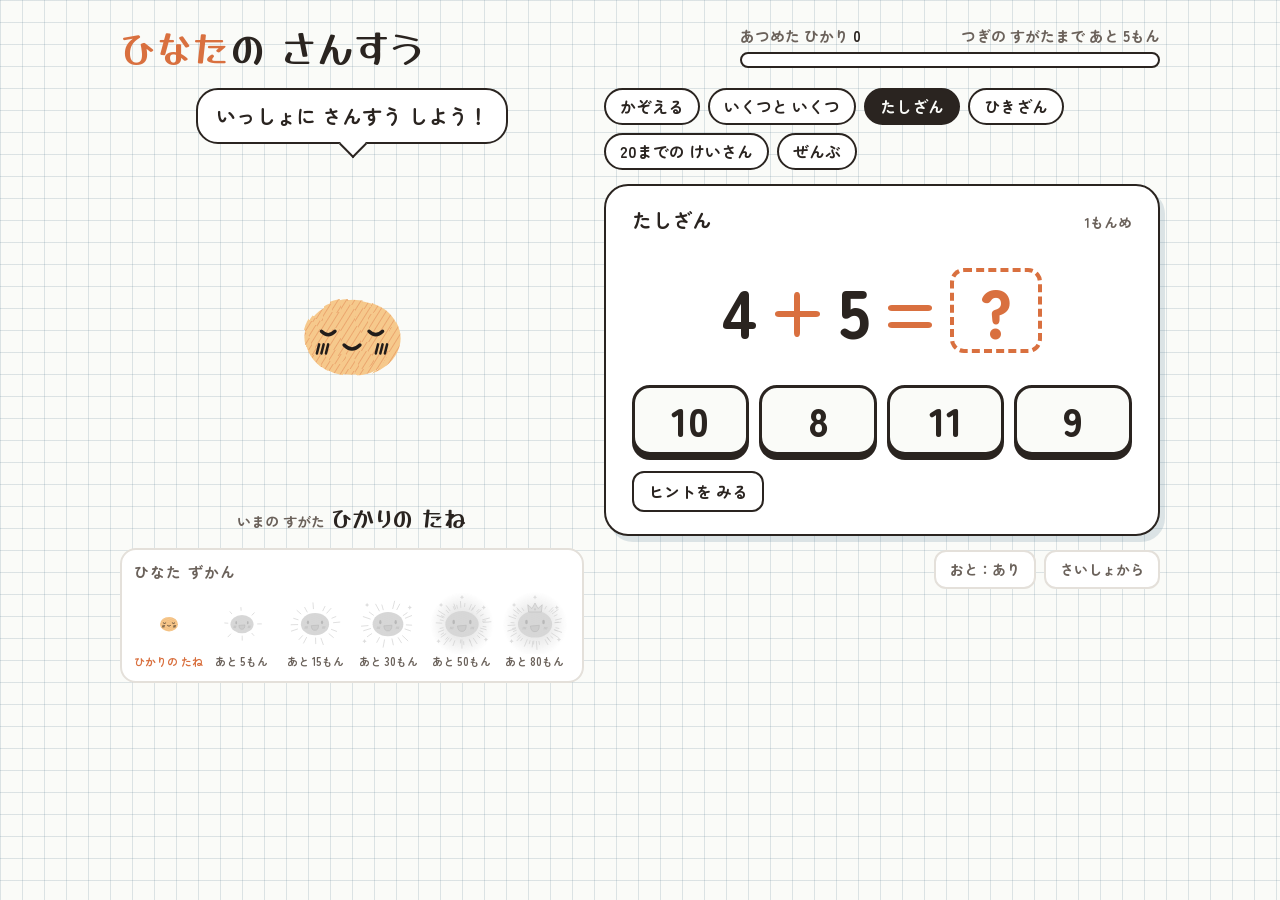
==== sansu/index.html @ 1cf61084 "小学1年生の算数アプリ「ひなたの さんすう」を追加 手描きのおひさまキャラ「ひなた」が、正解するたびにひかりを集めて 6段階（ひかりの たね → おひさまキング）に成長する。 かぞえる・いくつといくつ" ====
<!doctype html>
<html lang="ja">
<head>
<meta charset="utf-8">
<meta name="viewport" content="width=device-width, initial-scale=1, viewport-fit=cover">
<title>ひなたの さんすう</title>
<meta name="claude:viewport-fit-sides" content="cover">
<link rel="preconnect" href="https://fonts.googleapis.com">
<link rel="preconnect" href="https://fonts.gstatic.com" crossorigin>
<link rel="stylesheet" href="https://fonts.googleapis.com/css2?family=Yusei+Magic&family=Zen+Maru+Gothic:wght@500;700;900&display=swap">
<style>
/* Layout: 方眼ノートの上に、左に「ひなた」、右に もんだいカード。スマホでは たてに ならべる */
:root {
  --paper: #FAFBF8;
  --grid: rgba(96, 128, 150, .20);
  --ink: #2A2420;
  --muted: #6B625B;
  --card: #FFFFFF;
  --line: #E4E0DA;
  --sun: #EE9A5E;
  --sun-deep: #D9703F;
  --ray: #D8634A;
  --sky: #5E9BD3;
  --ok: #2F8F55;
  --ok-bg: #E3F4E8;
  --ng: #C9483B;
  --ng-bg: #FBE7E3;
  --face: #211C1A;
  --gold: #F2C14B;
  --font-hand: "Yusei Magic", "Zen Maru Gothic", "Hiragino Maru Gothic ProN", "Hiragino Sans", sans-serif;
  --font-body: "Zen Maru Gothic", "Hiragino Maru Gothic ProN", "Hiragino Sans", "Noto Sans JP", sans-serif;
}
@media (prefers-color-scheme: dark) {
  :root:not([data-theme="light"]) {
    --paper: #1C2026; --grid: rgba(150, 180, 205, .12); --ink: #F3EEE8; --muted: #B5ADA5;
    --card: #282D35; --line: #3A404A; --ray: #F08566; --sky: #7DB4E6;
    --ok: #6CCB8D; --ok-bg: #1F3A2A; --ng: #F08A7C; --ng-bg: #43262A;
    color-scheme: dark;
  }
}
:root[data-theme="dark"] {
  --paper: #1C2026; --grid: rgba(150, 180, 205, .12); --ink: #F3EEE8; --muted: #B5ADA5;
  --card: #282D35; --line: #3A404A; --ray: #F08566; --sky: #7DB4E6;
  --ok: #6CCB8D; --ok-bg: #1F3A2A; --ng: #F08A7C; --ng-bg: #43262A;
  color-scheme: dark;
}

* { box-sizing: border-box; }
[hidden] { display: none !important; }
body {
  background-color: var(--paper);
  background-image:
    linear-gradient(var(--grid) 1px, transparent 1px),
    linear-gradient(90deg, var(--grid) 1px, transparent 1px);
  background-size: 22px 22px;
  color: var(--ink);
  font-family: var(--font-body);
  font-size: 18px;
  line-height: 1.6;
  padding-left: max(16px, env(safe-area-inset-left, 0px));
  padding-right: max(16px, env(safe-area-inset-right, 0px));
  padding-block: 16px 32px;
}
button { font: inherit; color: inherit; cursor: pointer; }
button:focus-visible { outline: 3px solid var(--sky); outline-offset: 3px; }

.app { max-width: 1040px; margin: 0 auto; display: grid; gap: 20px; }

/* ---------- あたま ---------- */
.top { display: flex; flex-wrap: wrap; align-items: center; justify-content: space-between; gap: 12px 20px; }
.top h1 { margin: 0; font-family: var(--font-hand); font-weight: 400; font-size: clamp(28px, 6vw, 40px); line-height: 1.1; letter-spacing: .04em; text-wrap: balance; }
.top h1 span { color: var(--sun-deep); }
.meter { flex: 1 1 260px; max-width: 420px; display: grid; gap: 4px; }
.meter-row { display: flex; justify-content: space-between; gap: 8px; font-size: 15px; color: var(--muted); font-weight: 700; }
.meter-row b { color: var(--ink); font-variant-numeric: tabular-nums; }
.bar { height: 16px; border-radius: 99px; background: var(--card); border: 2px solid var(--ink); overflow: hidden; }
.bar i { display: block; height: 100%; width: 0; background: repeating-linear-gradient(-45deg, var(--sun), var(--sun) 8px, var(--sun-deep) 8px, var(--sun-deep) 11px); transition: width .5s ease; }

/* ---------- ほんたい ---------- */
.main { display: grid; grid-template-columns: minmax(0, 5fr) minmax(0, 6fr); gap: 20px; align-items: start; }
@media (max-width: 760px) { .main { grid-template-columns: minmax(0, 1fr); } }

.buddy { display: grid; gap: 12px; justify-items: center; min-width: 0; }
.bubble {
  position: relative; background: var(--card); border: 2.5px solid var(--ink); border-radius: 22px;
  padding: 10px 18px; font-weight: 700; font-size: 20px; text-align: center; max-width: 100%; min-height: 54px;
  display: flex; align-items: center; justify-content: center;
}
.bubble::after {
  content: ""; position: absolute; left: 50%; bottom: -12px; width: 18px; height: 18px; margin-left: -9px;
  background: var(--card); border-right: 2.5px solid var(--ink); border-bottom: 2.5px solid var(--ink); transform: rotate(45deg);
}
.char-box { width: min(100%, 340px); aspect-ratio: 1; max-width: 100%; }
.char-box svg { width: 100%; height: 100%; display: block; overflow: visible; }
.stage-name { font-family: var(--font-hand); font-size: 24px; margin-top: -10px; }
.stage-name small { font-family: var(--font-body); font-size: 14px; color: var(--muted); font-weight: 700; margin-right: 6px; }

.zukan { width: 100%; background: var(--card); border: 2px solid var(--line); border-radius: 16px; padding: 10px 12px 12px; }
.zukan h2 { margin: 0 0 6px; font-size: 15px; color: var(--muted); letter-spacing: .08em; }
.zukan ol { list-style: none; margin: 0; padding: 0; display: grid; grid-template-columns: repeat(6, minmax(0, 1fr)); gap: 4px; }
.zukan li { display: grid; justify-items: center; text-align: center; font-size: 11px; line-height: 1.3; color: var(--muted); font-weight: 700; }
.zukan li svg { width: 100%; max-width: 64px; aspect-ratio: 1; display: block; }
.zukan li.locked svg { filter: grayscale(1) brightness(.75); opacity: .3; }
.zukan li.now { color: var(--sun-deep); }

/* キャラの うごき */
.char .whole { transform-origin: 150px 160px; animation: float 3.2s ease-in-out infinite; }
.char.happy .whole { animation: jump .7s cubic-bezier(.3,1.6,.5,1) 1; }
.char.oops .whole { animation: wobble .5s ease 1; }
.char .rays { transform-origin: 150px 160px; animation: spin 40s linear infinite; }
.char .sparkle { animation: twinkle 1.6s ease-in-out infinite; transform-box: fill-box; transform-origin: center; }
.char .sparkle:nth-of-type(2n) { animation-delay: .8s; }
@keyframes float { 50% { transform: translateY(-6px); } }
@keyframes jump { 0% { transform: translateY(0) scale(1); } 35% { transform: translateY(-28px) scale(1.06, .96); } 100% { transform: translateY(0) scale(1); } }
@keyframes wobble { 20% { transform: rotate(-6deg); } 50% { transform: rotate(5deg); } 80% { transform: rotate(-2deg); } }
@keyframes spin { to { transform: rotate(360deg); } }
@keyframes twinkle { 50% { transform: scale(.4); opacity: .4; } }

.c-body { fill: var(--sun); }
.c-hatch { fill: url(#crayon); }
.c-ray { stroke: var(--ray); stroke-width: 3; stroke-linecap: round; fill: none; }
.c-face { fill: var(--face); }
.c-stroke { stroke: var(--face); fill: none; stroke-linecap: round; stroke-linejoin: round; }
.c-mouth { fill: #E2604A; stroke: var(--face); stroke-width: 2.6; stroke-linejoin: round; }
.c-seed { fill: #F6C98C; }
.c-gold { fill: var(--gold); stroke: var(--face); stroke-width: 2.4; stroke-linejoin: round; }
.c-jewel { fill: #E2604A; }
.c-spark { fill: var(--gold); }
.c-drop { fill: var(--sky); }
.hatch-line { stroke: var(--sun-deep); stroke-width: 1.5; opacity: .45; }

/* ---------- もんだい ---------- */
.quiz { display: grid; gap: 14px; min-width: 0; }
.modes { display: flex; flex-wrap: wrap; gap: 8px; }
.mode {
  border: 2px solid var(--ink); background: var(--card); border-radius: 99px; padding: 6px 14px;
  font-weight: 700; font-size: 16px; line-height: 1.3;
}
.mode[aria-pressed="true"] { background: var(--ink); color: var(--paper); }

.card {
  background: var(--card); border: 2.5px solid var(--ink); border-radius: 24px;
  padding: 18px clamp(14px, 3vw, 26px) 22px; display: grid; gap: 16px; box-shadow: 5px 6px 0 var(--grid);
}
.card-head { display: flex; justify-content: space-between; align-items: baseline; gap: 10px; flex-wrap: wrap; }
.prompt { margin: 0; font-size: 20px; font-weight: 700; }
.qno { font-size: 14px; color: var(--muted); font-weight: 700; font-variant-numeric: tabular-nums; }

.eq {
  display: flex; flex-wrap: wrap; align-items: center; justify-content: center; gap: 4px 12px;
  font-weight: 900; font-size: clamp(44px, 11vw, 68px); line-height: 1.1; font-variant-numeric: tabular-nums;
}
.eq .word { font-size: .5em; font-weight: 700; color: var(--muted); }
.eq .op { color: var(--sun-deep); }
.blank {
  display: inline-grid; place-items: center; min-width: 1.35em; height: 1.25em; padding: 0 .12em;
  border: 4px dashed var(--sun-deep); border-radius: 14px; color: var(--sun-deep);
}
.blank.filled { border-style: solid; border-color: var(--ok); color: var(--ok); background: var(--ok-bg); }

.dots { display: grid; grid-template-columns: repeat(5, 34px); gap: 6px; justify-content: center; }
.dots.big { grid-template-columns: repeat(5, 44px); gap: 8px; }
.dot {
  width: 34px; height: 34px; border-radius: 50%; border: 2px solid var(--face);
  display: grid; place-items: center; font-size: 14px; font-weight: 900; color: var(--face);
}
.dots.big .dot { width: 44px; height: 44px; font-size: 17px; }
.dot.sun { background: var(--sun); }
.dot.sky { background: var(--sky); }
.dot.empty { background: transparent; border-style: dashed; border-color: var(--muted); color: var(--muted); }
.dot.gone { background: var(--sun); opacity: .35; position: relative; }
.dot.gone::before, .dot.gone::after { content: ""; position: absolute; width: 120%; height: 3px; background: var(--ng); border-radius: 2px; }
.dot.gone::before { transform: rotate(45deg); }
.dot.gone::after { transform: rotate(-45deg); }
.dot:nth-child(10n+1):not(:first-child) { margin-top: 10px; }
.dot:nth-child(10n+2):not(:nth-child(2)), .dot:nth-child(10n+3):not(:nth-child(3)),
.dot:nth-child(10n+4):not(:nth-child(4)), .dot:nth-child(10n+5):not(:nth-child(5)) { margin-top: 10px; }
.hint-box { display: grid; gap: 6px; justify-items: center; padding: 12px; border-radius: 16px; background: var(--paper); border: 2px dashed var(--line); }
.hint-box p { margin: 0; font-size: 15px; color: var(--muted); font-weight: 700; text-align: center; }

.choices { display: grid; grid-template-columns: repeat(4, minmax(0, 1fr)); gap: 10px; }
@media (max-width: 460px) { .choices { grid-template-columns: repeat(2, minmax(0, 1fr)); } }
.choice {
  border: 3px solid var(--ink); background: var(--paper); border-radius: 18px; padding: 8px 0;
  font-weight: 900; font-size: 40px; line-height: 1.2; font-variant-numeric: tabular-nums;
  box-shadow: 0 5px 0 var(--ink); transition: transform .08s, box-shadow .08s;
}
.choice:hover:not(:disabled) { background: var(--card); }
.choice:active:not(:disabled) { transform: translateY(4px); box-shadow: 0 1px 0 var(--ink); }
.choice.right { background: var(--ok-bg); border-color: var(--ok); color: var(--ok); box-shadow: 0 5px 0 var(--ok); }
.choice.wrong { background: var(--ng-bg); border-color: var(--ng); color: var(--ng); box-shadow: 0 2px 0 var(--ng); transform: translateY(3px); animation: shake .35s; }
.choice:disabled { cursor: default; }
@keyframes shake { 25% { translate: -6px 0; } 75% { translate: 6px 0; } }

.tools { display: flex; flex-wrap: wrap; justify-content: space-between; gap: 10px; }
.btn { border: 2px solid var(--ink); background: var(--card); border-radius: 12px; padding: 6px 14px; font-weight: 700; font-size: 16px; }
.btn.primary { background: var(--sun-deep); border-color: var(--sun-deep); color: #fff; }
.btn.ghost { border-color: var(--line); color: var(--muted); font-size: 14px; }

.foot { display: flex; flex-wrap: wrap; gap: 8px; justify-content: flex-end; align-items: center; font-size: 14px; color: var(--muted); }

/* ---------- せいちょう おめでとう ---------- */
.overlay { position: fixed; inset: 0; z-index: 20; display: grid; place-items: center; padding: 20px; background: rgba(20, 16, 12, .55); }
.overlay-card {
  background: var(--card); border: 3px solid var(--ink); border-radius: 28px; padding: 22px 22px 26px;
  width: min(420px, 100%); display: grid; gap: 8px; justify-items: center; text-align: center;
  animation: pop .45s cubic-bezier(.3,1.5,.5,1);
}
.overlay-card h2 { margin: 0; font-family: var(--font-hand); font-weight: 400; font-size: 30px; color: var(--sun-deep); }
.overlay-card p { margin: 0; font-weight: 700; }
.overlay-card .char-box { width: min(260px, 70vw); }
.overlay-card .btn { font-size: 20px; padding: 10px 28px; margin-top: 8px; }
@keyframes pop { from { transform: scale(.6); opacity: 0; } }

@media (prefers-reduced-motion: reduce) {
  *, *::before, *::after { animation: none !important; transition: none !important; }
}
</style>
</head>
<body>

<svg width="0" height="0" style="position:absolute" aria-hidden="true">
  <defs>
    <filter id="wobble" x="-10%" y="-10%" width="120%" height="120%">
      <feTurbulence type="fractalNoise" baseFrequency="0.035" numOctaves="2" seed="4"/>
      <feDisplacementMap in="SourceGraphic" scale="5"/>
    </filter>
    <pattern id="crayon" width="5" height="5" patternUnits="userSpaceOnUse" patternTransform="rotate(32)">
      <line x1="0" y1="0" x2="0" y2="5" class="hatch-line"/>
    </pattern>
    <radialGradient id="halo">
      <stop offset="45%" stop-color="#FFD98A" stop-opacity=".75"/>
      <stop offset="100%" stop-color="#FFD98A" stop-opacity="0"/>
    </radialGradient>
  </defs>
</svg>

<div class="app">
  <header class="top">
    <h1><span>ひなた</span>の さんすう</h1>
    <div class="meter" aria-live="polite">
      <div class="meter-row"><span>あつめた ひかり <b id="total">0</b></span><span id="nextText"></span></div>
      <div class="bar"><i id="barFill"></i></div>
    </div>
  </header>

  <main class="main">
    <section class="buddy" aria-label="ひなた">
      <div class="bubble" id="bubble" aria-live="polite">いっしょに さんすう しよう！</div>
      <div class="char-box" id="charBox"></div>
      <div class="stage-name" id="stageName"></div>
      <div class="zukan">
        <h2>ひなた ずかん</h2>
        <ol id="zukan"></ol>
      </div>
    </section>

    <section class="quiz" aria-label="もんだい">
      <div class="modes" id="modes" role="group" aria-label="もんだいの しゅるい"></div>
      <div class="card">
        <div class="card-head">
          <p class="prompt" id="prompt"></p>
          <span class="qno" id="qno"></span>
        </div>
        <div id="visual"></div>
        <div class="eq" id="eq"></div>
        <div id="hint"></div>
        <div class="choices" id="choices"></div>
        <div class="tools">
          <button class="btn" id="hintBtn" type="button">ヒントを みる</button>
          <button class="btn primary" id="nextBtn" type="button" hidden>つぎの もんだい</button>
        </div>
      </div>
      <div class="foot">
        <button class="btn ghost" id="soundBtn" type="button"></button>
        <button class="btn ghost" id="resetBtn" type="button">さいしょから</button>
      </div>
    </section>
  </main>
</div>

<div class="overlay" id="overlay" hidden>
  <div class="overlay-card" role="dialog" aria-modal="true" aria-labelledby="ovTitle">
    <h2 id="ovTitle">ひなたが そだったよ！</h2>
    <div class="char-box" id="ovChar"></div>
    <p id="ovText"></p>
    <button class="btn primary" id="ovBtn" type="button">やったね！</button>
  </div>
</div>

<script>
(() => {
  const STAGES = [
    { name: 'ひかりの たね', need: 0 },
    { name: 'ちびひなた', need: 5 },
    { name: 'ひなた', need: 15 },
    { name: 'にこにこひなた', need: 30 },
    { name: 'きらきらひなた', need: 50 },
    { name: 'おひさまキング', need: 80 },
  ];
  const MODES = [
    { id: 'count', label: 'かぞえる' },
    { id: 'compose', label: 'いくつと いくつ' },
    { id: 'add', label: 'たしざん' },
    { id: 'sub', label: 'ひきざん' },
    { id: 'big', label: '20までの けいさん' },
    { id: 'mix', label: 'ぜんぶ' },
  ];
  const PRAISE = ['せいかい！', 'すごい！', 'やったね！', 'かんぺき！', 'ぽかぽか〜！', 'よく できたね！'];
  const OOPS = ['おしい！ もう いちど かんがえてみよう', 'だいじょうぶ！ ヒントを みてみよう', 'ゆっくりで いいよ'];
  const KEY = 'hinata-sansu-v1';

  const $ = (id) => document.getElementById(id);
  const rand = (a, b) => a + Math.floor(Math.random() * (b - a + 1));
  const pick = (arr) => arr[Math.floor(Math.random() * arr.length)];
  const shuffle = (arr) => { for (let i = arr.length - 1; i > 0; i--) { const j = Math.floor(Math.random() * (i + 1)); [arr[i], arr[j]] = [arr[j], arr[i]]; } return arr; };
  const stageOf = (t) => STAGES.reduce((s, st, i) => (t >= st.need ? i : s), 0);

  let state = { total: 0, mode: 'add', sound: true };
  try { Object.assign(state, JSON.parse(localStorage.getItem(KEY) || '{}')); } catch (e) {}
  const save = () => { try { localStorage.setItem(KEY, JSON.stringify(state)); } catch (e) {} };

  // ---------- ひなたを かく ----------
  function seeded(seed) {
    return () => { seed |= 0; seed = (seed + 0x6D2B79F5) | 0; let t = Math.imul(seed ^ (seed >>> 15), 1 | seed); t = (t + Math.imul(t ^ (t >>> 7), 61 | t)) ^ t; return ((t ^ (t >>> 14)) >>> 0) / 4294967296; };
  }
  const SIZES = [
    { rx: 42, ry: 34, rays: 0, L: 0 },
    { rx: 54, ry: 43, rays: 8, L: 16 },
    { rx: 66, ry: 52, rays: 16, L: 26 },
    { rx: 72, ry: 57, rays: 18, L: 30 },
    { rx: 78, ry: 61, rays: 20, L: 32 },
    { rx: 80, ry: 63, rays: 22, L: 32 },
  ];
  const f = (n) => n.toFixed(1);

  function charSVG(stage, mood = 'normal', label = true) {
    const S = SIZES[stage];
    const cx = 150, cy = 160;
    const r = seeded(11 + stage * 17);
    let out = `<svg viewBox="0 0 300 300" class="char ${mood}" ${label ? `role="img" aria-label="${STAGES[stage].name}"` : 'aria-hidden="true"'}><g class="whole">`;

    if (stage >= 4) out += `<circle cx="${cx}" cy="${cy}" r="${S.rx + S.L + 40}" fill="url(#halo)"/>`;

    // ひかりの せん（ノートの え みたいに、ながさを ばらばらに）
    if (S.rays) {
      out += '<g class="rays" filter="url(#wobble)">';
      const lines = stage >= 4 ? S.rays * 2 : S.rays;
      for (let i = 0; i < lines; i++) {
        const short = stage >= 4 && i % 2 === 1;
        const a = (i / lines) * Math.PI * 2 + (r() - 0.5) * 0.2;
        if (stage === 5 && Math.abs(a - Math.PI * 1.5) < 0.42) continue; // おうかんの ところは あける
        const g = 12 + r() * 10;
        const L = S.L * (short ? 0.45 : 0.75 + r() * 0.5);
        const c = Math.cos(a), s = Math.sin(a);
        out += `<line class="c-ray" x1="${f(cx + (S.rx + g) * c)}" y1="${f(cy + (S.ry + g) * s)}" x2="${f(cx + (S.rx + g + L) * c)}" y2="${f(cy + (S.ry + g + L) * s)}"/>`;
      }
      out += '</g>';
    }

    if (stage >= 3) {
      const spots = [[52, 70], [252, 82], [40, 240], [262, 232], [150, 34]].slice(0, stage >= 4 ? 5 : 3);
      for (const [x, y] of spots) {
        out += `<path class="sparkle c-spark" d="M${x} ${y - 10} Q${x + 2} ${y - 2} ${x + 10} ${y} Q${x + 2} ${y + 2} ${x} ${y + 10} Q${x - 2} ${y + 2} ${x - 10} ${y} Q${x - 2} ${y - 2} ${x} ${y - 10}Z"/>`;
      }
    }

    // からだ（クレヨンで ぬった かんじ）
    out += `<g filter="url(#wobble)"><ellipse class="${stage === 0 ? 'c-seed' : 'c-body'}" cx="${cx}" cy="${cy}" rx="${S.rx}" ry="${S.ry}"/>`;
    out += `<ellipse class="c-hatch" cx="${cx}" cy="${cy}" rx="${S.rx}" ry="${S.ry}"/></g>`;

    // おうかん
    if (stage === 5) {
      const top = cy - S.ry + 6, w = 30;
      out += `<path class="c-gold" d="M${cx - w} ${top} L${cx - w - 4} ${top - 34} L${cx - 14} ${top - 16} L${cx} ${top - 42} L${cx + 14} ${top - 16} L${cx + w + 4} ${top - 34} L${cx + w} ${top} Z"/>`;
      out += `<circle class="c-jewel" cx="${cx}" cy="${top - 12}" r="5"/>`;
    }

    // かお
    const ex = S.rx * 0.5, ey = cy - S.ry * 0.16;
    if (stage === 0) {
      for (const sx of [-1, 1]) out += `<path class="c-stroke" stroke-width="3" d="M${f(cx + sx * ex - 6)} ${f(ey)} Q${f(cx + sx * ex)} ${f(ey + 6)} ${f(cx + sx * ex + 6)} ${f(ey)}"/>`;
    } else {
      const erx = Math.max(4, S.rx * 0.075), ery = Math.max(8, S.ry * 0.17);
      for (const sx of [-1, 1]) out += `<ellipse class="c-face" cx="${f(cx + sx * ex)}" cy="${f(ey)}" rx="${f(erx)}" ry="${f(ery)}"/>`;
    }
    // ほっぺの |||
    const bx = S.rx * 0.62, by = cy + S.ry * 0.3;
    for (const sx of [-1, 1]) {
      for (let k = -1; k <= 1; k++) {
        const x = cx + sx * bx + k * Math.max(4, S.rx * 0.075);
        out += `<path class="c-stroke" stroke-width="2.2" d="M${f(x + 1)} ${f(by - 4)} L${f(x - 1)} ${f(by + 4)}"/>`;
      }
    }
    // くち
    const my = cy + S.ry * 0.14;
    if (mood === 'oops') {
      out += `<ellipse class="c-mouth" cx="${cx}" cy="${f(my + S.ry * 0.12)}" rx="${f(S.rx * 0.09)}" ry="${f(S.ry * 0.13)}"/>`;
      out += `<path class="c-drop" d="M${f(cx + S.rx * 0.82)} ${f(cy - S.ry * 0.62)} q8 12 0 16 q-8 -4 0 -16z"/>`;
    } else if (stage === 0) {
      out += `<path class="c-stroke" stroke-width="3" d="M${cx - 7} ${f(my + 2)} Q${cx} ${f(my + 9)} ${cx + 7} ${f(my + 2)}"/>`;
    } else {
      const w = S.rx * (mood === 'happy' ? 0.32 : 0.27), h = S.ry * (mood === 'happy' ? 0.55 : 0.44);
      out += `<path class="c-mouth" d="M${f(cx - w)} ${f(my)} L${f(cx + w * 0.95)} ${f(my - h * 0.12)} Q${f(cx + w * 0.9)} ${f(my + h)} ${f(cx)} ${f(my + h * 0.95)} Q${f(cx - w * 0.92)} ${f(my + h)} ${f(cx - w)} ${f(my)} Z"/>`;
    }
    return out + '</g></svg>';
  }

  // ---------- もんだいを つくる ----------
  const BLANK = null;
  function makeQ(mode) {
    const m = mode === 'mix' ? pick(['count', 'compose', 'add', 'sub', 'big']) : mode;
    if (m === 'count') {
      const n = rand(1, 10);
      return { m, prompt: 'いくつ あるかな？', answer: n, count: n, eq: [BLANK], hint: [{ n, cls: 'sun' }], numbered: true, hintText: 'ひとつずつ かぞえてみよう' };
    }
    if (m === 'compose') {
      const t = rand(2, 10), a = rand(1, t - 1);
      return { m, prompt: '□に はいる かずは？', answer: t - a, eq: [t, 'は', a, 'と', BLANK], hint: [{ n: a, cls: 'sun' }, { n: t - a, cls: 'empty' }], hintText: `${t}こ のうち ${a}こ は ぬってあるよ。のこりは いくつ？` };
    }
    if (m === 'add') {
      const a = rand(1, 9), b = rand(1, 10 - a);
      return { m, prompt: 'たしざん', answer: a + b, eq: [a, '+', b, '=', BLANK], hint: [{ n: a, cls: 'sun' }, { n: b, cls: 'sky' }], hintText: 'ぜんぶで いくつ かな？' };
    }
    if (m === 'sub') {
      const a = rand(2, 10), b = rand(1, a);
      return { m, prompt: 'ひきざん', answer: a - b, eq: [a, '−', b, '=', BLANK], hint: [{ n: a - b, cls: 'sun' }, { n: b, cls: 'gone' }], hintText: `${b}こ とると、のこりは いくつ？` };
    }
    // 20までの けいさん（くりあがり・くりさがり）
    if (Math.random() < 0.5) {
      const a = rand(2, 9), b = rand(Math.max(2, 11 - a), 9);
      return { m, prompt: '20までの けいさん', answer: a + b, eq: [a, '+', b, '=', BLANK], hint: [{ n: a, cls: 'sun' }, { n: b, cls: 'sky' }], hintText: 'まず 10の まとまりを つくろう' };
    }
    const a = rand(11, 18), b = rand(a - 9, 9);
    return { m, prompt: '20までの けいさん', answer: a - b, eq: [a, '−', b, '=', BLANK], hint: [{ n: a - b, cls: 'sun' }, { n: b, cls: 'gone' }], hintText: '10の まとまりから ひいてみよう' };
  }

  function makeChoices(ans, min) {
    const cands = shuffle([-3, -2, -1, 1, 2, 3].map((d) => ans + d).filter((v) => v >= min && v <= 20));
    const pool = [ans];
    for (const c of cands) { if (pool.length < 4 && !pool.includes(c)) pool.push(c); }
    return shuffle(pool);
  }

  function dotsHTML(groups, numbered, big) {
    let html = '', i = 0;
    for (const g of groups) for (let k = 0; k < g.n; k++) { i++; html += `<span class="dot ${g.cls}">${numbered ? i : ''}</span>`; }
    return `<div class="dots${big ? ' big' : ''}">${html}</div>`;
  }

  // ---------- がめん ----------
  let q = null, lastKey = '', tries = 0, streak = 0, done = false, qCount = 0, mood = 'normal', moodTimer = 0, nextTimer = 0;

  function renderBuddy() {
    const st = stageOf(state.total);
    $('charBox').innerHTML = charSVG(st, mood);
    $('stageName').innerHTML = `<small>いまの すがた</small>${STAGES[st].name}`;
    $('total').textContent = state.total;
    const next = STAGES[st + 1];
    if (next) {
      const span = next.need - STAGES[st].need, got = state.total - STAGES[st].need;
      $('barFill').style.width = `${(got / span) * 100}%`;
      $('nextText').textContent = `つぎの すがたまで あと ${next.need - state.total}もん`;
    } else {
      $('barFill').style.width = '100%';
      $('nextText').textContent = 'さいごの すがたに なったよ！';
    }
    $('zukan').innerHTML = STAGES.map((s, i) => {
      const cls = i > st ? 'locked' : i === st ? 'now' : '';
      const text = i > st ? `あと ${s.need - state.total}もん` : s.name;
      return `<li class="${cls}">${charSVG(i, 'normal', false)}<span>${text}</span></li>`;
    }).join('');
  }

  function setMood(m, ms) {
    mood = m;
    clearTimeout(moodTimer);
    renderBuddy();
    if (ms) moodTimer = setTimeout(() => { mood = 'normal'; renderBuddy(); }, ms);
  }

  function renderModes() {
    $('modes').innerHTML = MODES.map((m) => `<button type="button" class="mode" data-mode="${m.id}" aria-pressed="${m.id === state.mode}">${m.label}</button>`).join('');
  }

  function renderEq(filled) {
    $('eq').innerHTML = q.eq.map((t) => {
      if (t === BLANK) return `<span class="blank${filled ? ' filled' : ''}">${filled ? q.answer : '?'}</span>`;
      if (typeof t === 'number') return `<span>${t}</span>`;
      if (t === 'は' || t === 'と') return `<span class="word">${t}</span>`;
      return `<span class="op">${t}</span>`;
    }).join('');
  }

  function showHint() {
    if (!q || q.m === 'count' && $('hint').innerHTML) return;
    if (q.m === 'count') {
      $('visual').innerHTML = dotsHTML(q.hint, true, true);
      $('hint').innerHTML = `<div class="hint-box"><p>${q.hintText}</p></div>`;
    } else {
      $('hint').innerHTML = `<div class="hint-box">${dotsHTML(q.hint, false, false)}<p>${q.hintText}</p></div>`;
    }
    $('hintBtn').hidden = true;
  }

  function newQuestion() {
    clearTimeout(nextTimer);
    let next, guard = 0;
    do { next = makeQ(state.mode); guard++; } while (next.eq.join(',') + next.answer + next.m === lastKey && guard < 10);
    q = next;
    lastKey = q.eq.join(',') + q.answer + q.m;
    tries = 0; done = false; qCount++;
    $('prompt').textContent = q.prompt;
    $('qno').textContent = `${qCount}もんめ`;
    $('visual').innerHTML = q.m === 'count' ? dotsHTML(q.hint, false, true) : '';
    $('eq').hidden = q.m === 'count';
    renderEq(false);
    $('hint').innerHTML = '';
    $('hintBtn').hidden = false;
    $('nextBtn').hidden = true;
    const min = q.m === 'count' || q.m === 'compose' ? 1 : 0;
    $('choices').innerHTML = makeChoices(q.answer, min).map((v) => `<button type="button" class="choice" data-v="${v}">${v}</button>`).join('');
  }

  function answer(btn) {
    if (done) return;
    const v = Number(btn.dataset.v);
    tries++;
    if (v === q.answer) {
      done = true;
      btn.classList.add('right');
      document.querySelectorAll('.choice').forEach((b) => { b.disabled = true; });
      $('eq').hidden = false;
      renderEq(true);
      const before = stageOf(state.total);
      state.total++;
      streak = tries === 1 ? streak + 1 : 0;
      save();
      let msg = pick(PRAISE);
      if (streak > 0 && streak % 5 === 0) msg = `${streak}もん れんぞく せいかい！`;
      $('bubble').textContent = msg;
      chime(true);
      setMood('happy', 1100);
      const after = stageOf(state.total);
      $('nextBtn').hidden = false;
      $('hintBtn').hidden = true;
      if (after > before) {
        setTimeout(() => levelUp(after), 700);
      } else {
        nextTimer = setTimeout(newQuestion, 1400);
      }
    } else {
      streak = 0;
      btn.classList.add('wrong');
      btn.disabled = true;
      $('bubble').textContent = pick(OOPS);
      chime(false);
      setMood('oops', 1200);
      showHint();
    }
  }

  function levelUp(stage) {
    $('ovChar').innerHTML = charSVG(stage, 'happy');
    $('ovText').textContent = `「${STAGES[stage].name}」に なった！`;
    $('overlay').hidden = false;
    chime(true, true);
    $('ovBtn').focus();
  }

  // ---------- おと ----------
  let ctx = null;
  function chime(good, fanfare) {
    if (!state.sound) return;
    try {
      ctx = ctx || new (window.AudioContext || window.webkitAudioContext)();
      const notes = good ? (fanfare ? [523, 659, 784, 1047, 784, 1047] : [659, 988]) : [330, 262];
      notes.forEach((hz, i) => {
        const o = ctx.createOscillator(), g = ctx.createGain(), t = ctx.currentTime + i * (fanfare ? 0.12 : 0.1);
        o.type = good ? 'triangle' : 'sine';
        o.frequency.value = hz;
        g.gain.setValueAtTime(0.0001, t);
        g.gain.exponentialRampToValueAtTime(0.18, t + 0.02);
        g.gain.exponentialRampToValueAtTime(0.0001, t + 0.25);
        o.connect(g).connect(ctx.destination);
        o.start(t); o.stop(t + 0.3);
      });
    } catch (e) {}
  }
  const renderSound = () => { $('soundBtn').textContent = state.sound ? 'おと：あり' : 'おと：なし'; };

  // ---------- そうさ ----------
  $('choices').addEventListener('click', (e) => { const b = e.target.closest('.choice'); if (b && !b.disabled) answer(b); });
  $('modes').addEventListener('click', (e) => {
    const b = e.target.closest('.mode'); if (!b) return;
    state.mode = b.dataset.mode; save(); renderModes(); qCount = 0; newQuestion();
    $('bubble').textContent = `「${b.textContent}」を やってみよう！`;
  });
  $('hintBtn').addEventListener('click', showHint);
  $('nextBtn').addEventListener('click', newQuestion);
  $('ovBtn').addEventListener('click', () => { $('overlay').hidden = true; $('bubble').textContent = 'もっと そだてて！'; newQuestion(); });
  $('soundBtn').addEventListener('click', () => { state.sound = !state.sound; save(); renderSound(); });
  let resetArmed = false, resetTimer = 0;
  $('resetBtn').addEventListener('click', () => {
    if (!resetArmed) {
      resetArmed = true;
      $('resetBtn').textContent = 'ほんとうに？ もういちど おしてね';
      resetTimer = setTimeout(() => { resetArmed = false; $('resetBtn').textContent = 'さいしょから'; }, 4000);
      return;
    }
    clearTimeout(resetTimer); resetArmed = false;
    $('resetBtn').textContent = 'さいしょから';
    state.total = 0; streak = 0; qCount = 0; save();
    $('bubble').textContent = 'また たねから そだてよう！';
    renderBuddy(); newQuestion();
  });

  renderModes();
  renderSound();
  renderBuddy();
  newQuestion();
})();
</script>
</body>
</html>
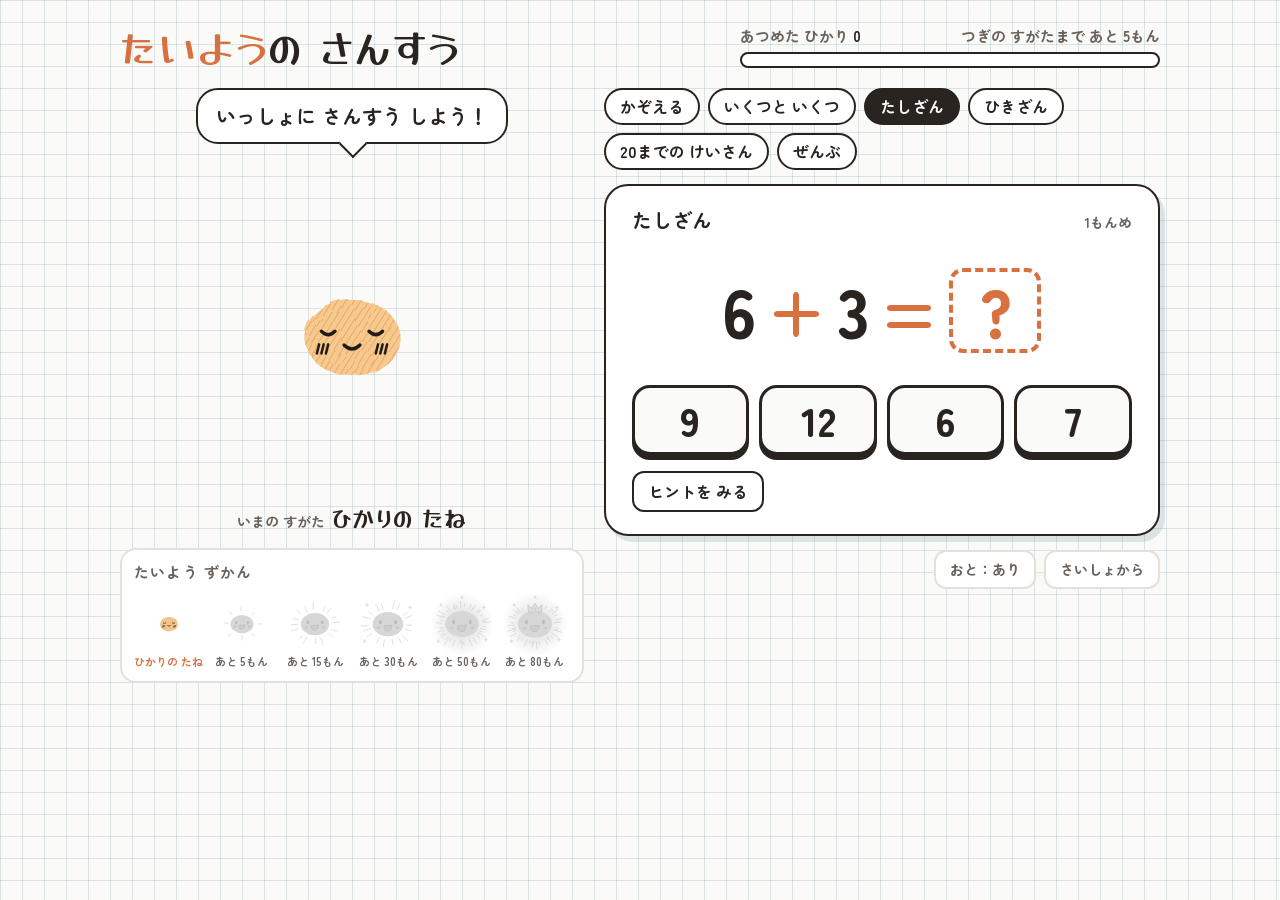
==== commit 4f23098e: "キャラクターの名前を「ひなた」から「たいよう」に変更 Co-Authored-By: Claude Opus 5.5 <noreply@anthropic.com> Claude-Session: h" ====
--- a/sansu/index.html
+++ b/sansu/index.html
@@ -3,13 +3,13 @@
 <head>
 <meta charset="utf-8">
 <meta name="viewport" content="width=device-width, initial-scale=1, viewport-fit=cover">
-<title>ひなたの さんすう</title>
+<title>たいようの さんすう</title>
 <meta name="claude:viewport-fit-sides" content="cover">
 <link rel="preconnect" href="https://fonts.googleapis.com">
 <link rel="preconnect" href="https://fonts.gstatic.com" crossorigin>
 <link rel="stylesheet" href="https://fonts.googleapis.com/css2?family=Yusei+Magic&family=Zen+Maru+Gothic:wght@500;700;900&display=swap">
 <style>
-/* Layout: 方眼ノートの上に、左に「ひなた」、右に もんだいカード。スマホでは たてに ならべる */
+/* Layout: 方眼ノートの上に、左に「たいよう」、右に もんだいカード。スマホでは たてに ならべる */
 :root {
   --paper: #FAFBF8;
   --grid: rgba(96, 128, 150, .20);
@@ -237,7 +237,7 @@
 
 <div class="app">
   <header class="top">
-    <h1><span>ひなた</span>の さんすう</h1>
+    <h1><span>たいよう</span>の さんすう</h1>
     <div class="meter" aria-live="polite">
       <div class="meter-row"><span>あつめた ひかり <b id="total">0</b></span><span id="nextText"></span></div>
       <div class="bar"><i id="barFill"></i></div>
@@ -245,12 +245,12 @@
   </header>
 
   <main class="main">
-    <section class="buddy" aria-label="ひなた">
+    <section class="buddy" aria-label="たいよう">
       <div class="bubble" id="bubble" aria-live="polite">いっしょに さんすう しよう！</div>
       <div class="char-box" id="charBox"></div>
       <div class="stage-name" id="stageName"></div>
       <div class="zukan">
-        <h2>ひなた ずかん</h2>
+        <h2>たいよう ずかん</h2>
         <ol id="zukan"></ol>
       </div>
     </section>
@@ -281,7 +281,7 @@
 
 <div class="overlay" id="overlay" hidden>
   <div class="overlay-card" role="dialog" aria-modal="true" aria-labelledby="ovTitle">
-    <h2 id="ovTitle">ひなたが そだったよ！</h2>
+    <h2 id="ovTitle">たいようが そだったよ！</h2>
     <div class="char-box" id="ovChar"></div>
     <p id="ovText"></p>
     <button class="btn primary" id="ovBtn" type="button">やったね！</button>
@@ -292,10 +292,10 @@
 (() => {
   const STAGES = [
     { name: 'ひかりの たね', need: 0 },
-    { name: 'ちびひなた', need: 5 },
-    { name: 'ひなた', need: 15 },
-    { name: 'にこにこひなた', need: 30 },
-    { name: 'きらきらひなた', need: 50 },
+    { name: 'ちびたいよう', need: 5 },
+    { name: 'たいよう', need: 15 },
+    { name: 'にこにこたいよう', need: 30 },
+    { name: 'きらきらたいよう', need: 50 },
     { name: 'おひさまキング', need: 80 },
   ];
   const MODES = [
@@ -320,7 +320,7 @@
   try { Object.assign(state, JSON.parse(localStorage.getItem(KEY) || '{}')); } catch (e) {}
   const save = () => { try { localStorage.setItem(KEY, JSON.stringify(state)); } catch (e) {} };
 
-  // ---------- ひなたを かく ----------
+  // ---------- たいようを かく ----------
   function seeded(seed) {
     return () => { seed |= 0; seed = (seed + 0x6D2B79F5) | 0; let t = Math.imul(seed ^ (seed >>> 15), 1 | seed); t = (t + Math.imul(t ^ (t >>> 7), 61 | t)) ^ t; return ((t ^ (t >>> 14)) >>> 0) / 4294967296; };
   }
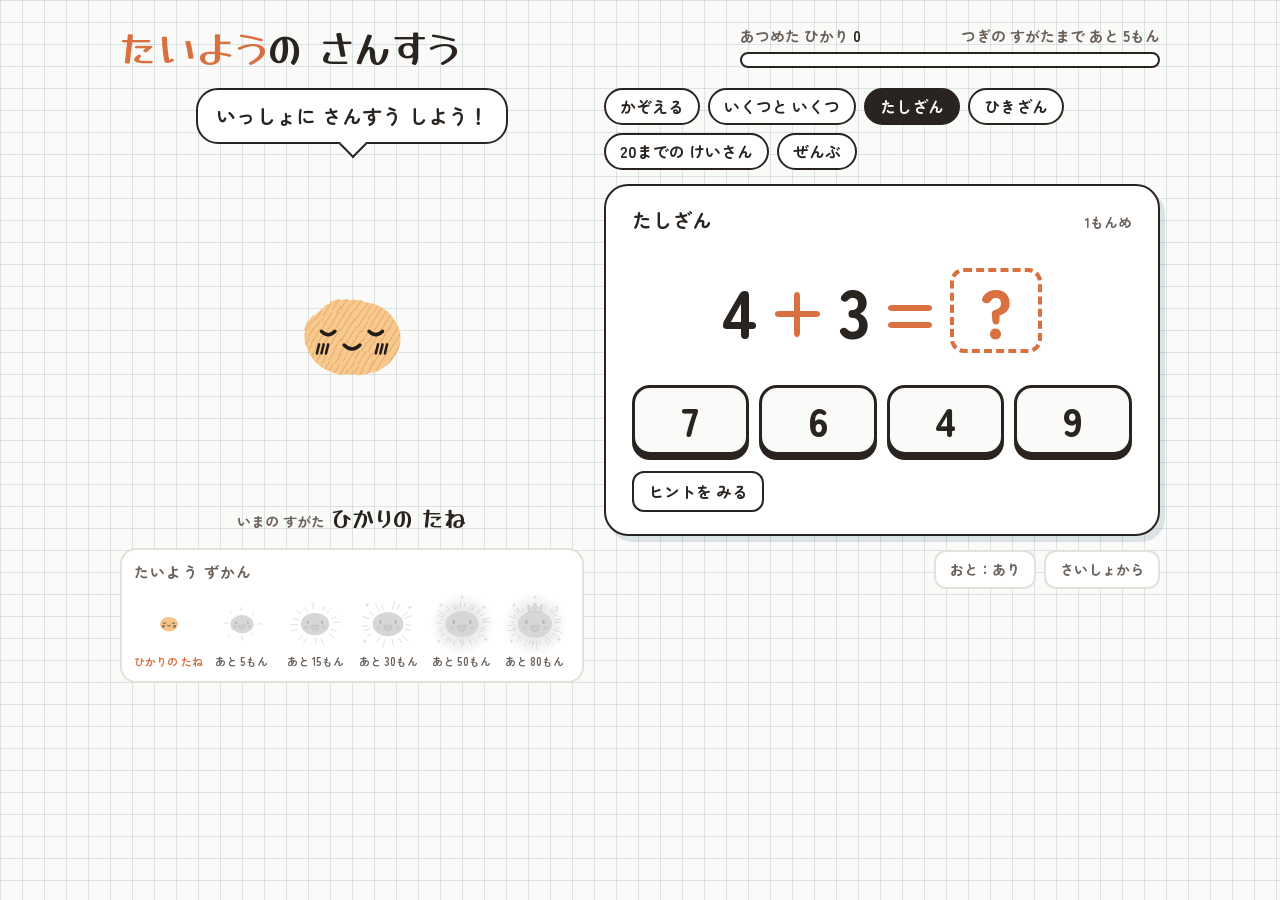
==== commit c7a1c585: "成長するたびに遊べる じゃんけんミニゲームを追加 たいようの姿が変わると、おいわい画面から たいようと3かい しょうぶの じゃんけんができる。あいこは やりなおし、かった数を ★で表示。  Co-Au" ====
--- a/sansu/index.html
+++ b/sansu/index.html
@@ -200,7 +200,39 @@
 .foot { display: flex; flex-wrap: wrap; gap: 8px; justify-content: flex-end; align-items: center; font-size: 14px; color: var(--muted); }
 
 /* ---------- せいちょう おめでとう ---------- */
-.overlay { position: fixed; inset: 0; z-index: 20; display: grid; place-items: center; padding: 20px; background: rgba(20, 16, 12, .55); }
+.overlay { position: fixed; inset: 0; z-index: 20; display: grid; place-items: center; padding: max(16px, env(safe-area-inset-top, 0px)) max(16px, env(safe-area-inset-right, 0px)) max(16px, env(safe-area-inset-bottom, 0px)) max(16px, env(safe-area-inset-left, 0px)); background: rgba(20, 16, 12, .55); overflow-y: auto; }
+.panel { display: grid; gap: 8px; justify-items: center; width: 100%; }
+.overlay-card .sub { color: var(--muted); font-size: 16px; }
+
+/* ---------- じゃんけん ---------- */
+.jk-field { display: grid; grid-template-columns: 1fr auto 1fr; align-items: center; gap: 8px; width: 100%; margin-top: 4px; }
+.jk-side { display: grid; justify-items: center; gap: 4px; font-weight: 700; font-size: 15px; color: var(--muted); }
+.jk-char { width: 112px; height: 112px; display: grid; place-items: center; }
+.jk-char svg { width: 100%; height: 100%; overflow: visible; }
+.jk-you { border-radius: 50%; border: 3px dashed var(--line); font-family: var(--font-hand); font-size: 26px; color: var(--sky); width: 80px; height: 80px; margin: 8px; }
+.jk-hand {
+  width: 92px; height: 92px; border-radius: 22px; border: 3px solid var(--ink); background: var(--paper);
+  display: grid; place-items: center; font-size: 52px; line-height: 1; font-weight: 900; color: var(--muted);
+}
+.jk-hand.shake { animation: fist .24s ease-in-out infinite; }
+.jk-hand.win { border-color: var(--ok); background: var(--ok-bg); }
+.jk-hand.lose { border-color: var(--line); opacity: .6; }
+@keyframes fist { 50% { transform: translateY(-8px) rotate(-6deg); } }
+.jk-vs { font-family: var(--font-hand); font-size: 26px; color: var(--sun-deep); }
+.jk-msg { font-size: 20px; min-height: 1.6em; text-wrap: balance; word-break: keep-all; }
+.jk-picks { display: grid; grid-template-columns: repeat(3, minmax(0, 1fr)); gap: 10px; width: 100%; }
+.jk-pick {
+  border: 3px solid var(--ink); background: var(--paper); border-radius: 18px; padding: 8px 0 6px;
+  display: grid; justify-items: center; gap: 2px; font-weight: 900; font-size: 16px;
+  box-shadow: 0 5px 0 var(--ink); transition: transform .08s, box-shadow .08s;
+}
+.jk-pick span { font-size: 40px; line-height: 1.1; }
+.jk-pick:active:not(:disabled) { transform: translateY(4px); box-shadow: 0 1px 0 var(--ink); }
+.jk-pick:disabled { opacity: .45; cursor: default; }
+.jk-stars { display: flex; gap: 10px; font-size: 30px; line-height: 1; }
+.jk-stars .w { color: var(--gold); }
+.jk-stars .l { color: var(--muted); }
+.jk-stars .p { color: var(--line); }
 .overlay-card {
   background: var(--card); border: 3px solid var(--ink); border-radius: 28px; padding: 22px 22px 26px;
   width: min(420px, 100%); display: grid; gap: 8px; justify-items: center; text-align: center;
@@ -281,10 +313,39 @@
 
 <div class="overlay" id="overlay" hidden>
   <div class="overlay-card" role="dialog" aria-modal="true" aria-labelledby="ovTitle">
-    <h2 id="ovTitle">たいようが そだったよ！</h2>
-    <div class="char-box" id="ovChar"></div>
-    <p id="ovText"></p>
-    <button class="btn primary" id="ovBtn" type="button">やったね！</button>
+    <div class="panel" id="growPanel">
+      <h2 id="ovTitle">たいようが そだったよ！</h2>
+      <div class="char-box" id="ovChar"></div>
+      <p id="ovText"></p>
+      <p class="sub">おいわいに じゃんけん しよう！</p>
+      <button class="btn primary" id="ovBtn" type="button">じゃんけんで あそぶ</button>
+    </div>
+
+    <div class="panel" id="jkPanel" hidden>
+      <h2>じゃんけん しょうぶ</h2>
+      <p class="sub" id="jkRound"></p>
+      <div class="jk-field">
+        <div class="jk-side">
+          <div class="jk-char" id="jkChar"></div>
+          <div class="jk-hand" id="jkCpu">?</div>
+          <span>たいよう</span>
+        </div>
+        <div class="jk-vs">VS</div>
+        <div class="jk-side">
+          <div class="jk-char jk-you" aria-hidden="true">きみ</div>
+          <div class="jk-hand" id="jkYou">?</div>
+          <span>きみ</span>
+        </div>
+      </div>
+      <p class="jk-msg" id="jkMsg" aria-live="polite">どれを だす？</p>
+      <div class="jk-picks" id="jkPicks">
+        <button type="button" class="jk-pick" data-h="0"><span aria-hidden="true">✊</span>グー</button>
+        <button type="button" class="jk-pick" data-h="1"><span aria-hidden="true">✌️</span>チョキ</button>
+        <button type="button" class="jk-pick" data-h="2"><span aria-hidden="true">🖐️</span>パー</button>
+      </div>
+      <div class="jk-stars" id="jkStars" aria-label="しょうぶの けっか"></div>
+      <button class="btn primary" id="jkDone" type="button" hidden>さんすうに もどる</button>
+    </div>
   </div>
 </div>
 
@@ -563,9 +624,90 @@
   function levelUp(stage) {
     $('ovChar').innerHTML = charSVG(stage, 'happy');
     $('ovText').textContent = `「${STAGES[stage].name}」に なった！`;
+    $('growPanel').hidden = false;
+    $('jkPanel').hidden = true;
     $('overlay').hidden = false;
     chime(true, true);
     $('ovBtn').focus();
+  }
+
+  // ---------- じゃんけん ミニゲーム（せいちょう するたびに あそべる） ----------
+  const HANDS = ['✊', '✌️', '🖐️'];
+  const HAND_NAMES = ['グー', 'チョキ', 'パー'];
+  const JK_ROUNDS = 3;
+  let jk = { stage: 0, results: [], busy: false };
+
+  function jkRender(cpuMood = 'normal') {
+    $('jkChar').innerHTML = charSVG(jk.stage, cpuMood, false);
+    const n = jk.results.length;
+    $('jkRound').textContent = n < JK_ROUNDS ? `${JK_ROUNDS}かい しょうぶ の ${n + 1}かいめ` : `${JK_ROUNDS}かい しょうぶ おわり`;
+    let stars = '';
+    for (let i = 0; i < JK_ROUNDS; i++) {
+      const r = jk.results[i];
+      stars += r === 'win' ? '<span class="w">★</span>' : r === 'lose' ? '<span class="l">●</span>' : '<span class="p">○</span>';
+    }
+    $('jkStars').innerHTML = stars;
+  }
+
+  function jkStart() {
+    jk = { stage: stageOf(state.total), results: [], busy: false };
+    $('growPanel').hidden = true;
+    $('jkPanel').hidden = false;
+    $('jkCpu').textContent = '?'; $('jkYou').textContent = '?';
+    $('jkCpu').className = 'jk-hand'; $('jkYou').className = 'jk-hand';
+    $('jkMsg').textContent = 'どれを だす？';
+    $('jkDone').hidden = true;
+    document.querySelectorAll('.jk-pick').forEach((b) => { b.disabled = false; });
+    jkRender();
+    document.querySelector('.jk-pick').focus();
+  }
+
+  function jkPlay(you) {
+    if (jk.busy || jk.results.length >= JK_ROUNDS) return;
+    jk.busy = true;
+    const picks = document.querySelectorAll('.jk-pick');
+    picks.forEach((b) => { b.disabled = true; });
+    $('jkCpu').className = 'jk-hand shake'; $('jkYou').className = 'jk-hand shake';
+    $('jkCpu').textContent = HANDS[0]; $('jkYou').textContent = HANDS[0];
+    $('jkMsg').textContent = 'じゃん けん…';
+    setTimeout(() => {
+      const cpu = Math.floor(Math.random() * 3);
+      const diff = (you - cpu + 3) % 3; // 0: あいこ, 2: きみの かち, 1: まけ
+      $('jkCpu').textContent = HANDS[cpu]; $('jkYou').textContent = HANDS[you];
+      $('jkCpu').className = 'jk-hand'; $('jkYou').className = 'jk-hand';
+      if (diff === 0) {
+        $('jkMsg').textContent = `${HAND_NAMES[you]} と ${HAND_NAMES[cpu]}… あいこで しょ！`;
+        jkRender();
+      } else {
+        const win = diff === 2;
+        jk.results.push(win ? 'win' : 'lose');
+        $(win ? 'jkYou' : 'jkCpu').classList.add('win');
+        $(win ? 'jkCpu' : 'jkYou').classList.add('lose');
+        $('jkMsg').textContent = win ? 'ぽん！ きみの かち！' : 'ぽん！ たいようの かち！';
+        chime(win);
+        jkRender(win ? 'oops' : 'happy');
+      }
+      jk.busy = false;
+      if (jk.results.length >= JK_ROUNDS) return setTimeout(jkFinish, 900);
+      picks.forEach((b) => { b.disabled = false; });
+    }, 800);
+  }
+
+  function jkFinish() {
+    const wins = jk.results.filter((r) => r === 'win').length;
+    const msg = ['たいようの ぜんしょう！ また あそぼう', 'たいようの かち！ つぎは まけないよ', 'きみの かち！ やったね！', 'ぜんしょう！ じゃんけん めいじん だ！'][wins];
+    $('jkMsg').textContent = msg;
+    jkRender(wins >= 2 ? 'oops' : 'happy');
+    $('jkRound').textContent = `${JK_ROUNDS}かい ちゅう ${wins}かい かったよ`;
+    if (wins >= 2) chime(true, true);
+    $('jkDone').hidden = false;
+    $('jkDone').focus();
+  }
+
+  function closeOverlay() {
+    $('overlay').hidden = true;
+    $('bubble').textContent = 'たのしかった！ また そだててね';
+    newQuestion();
   }
 
   // ---------- おと ----------
@@ -598,7 +740,9 @@
   });
   $('hintBtn').addEventListener('click', showHint);
   $('nextBtn').addEventListener('click', newQuestion);
-  $('ovBtn').addEventListener('click', () => { $('overlay').hidden = true; $('bubble').textContent = 'もっと そだてて！'; newQuestion(); });
+  $('ovBtn').addEventListener('click', jkStart);
+  $('jkPicks').addEventListener('click', (e) => { const b = e.target.closest('.jk-pick'); if (b && !b.disabled) jkPlay(Number(b.dataset.h)); });
+  $('jkDone').addEventListener('click', closeOverlay);
   $('soundBtn').addEventListener('click', () => { state.sound = !state.sound; save(); renderSound(); });
   let resetArmed = false, resetTimer = 0;
   $('resetBtn').addEventListener('click', () => {
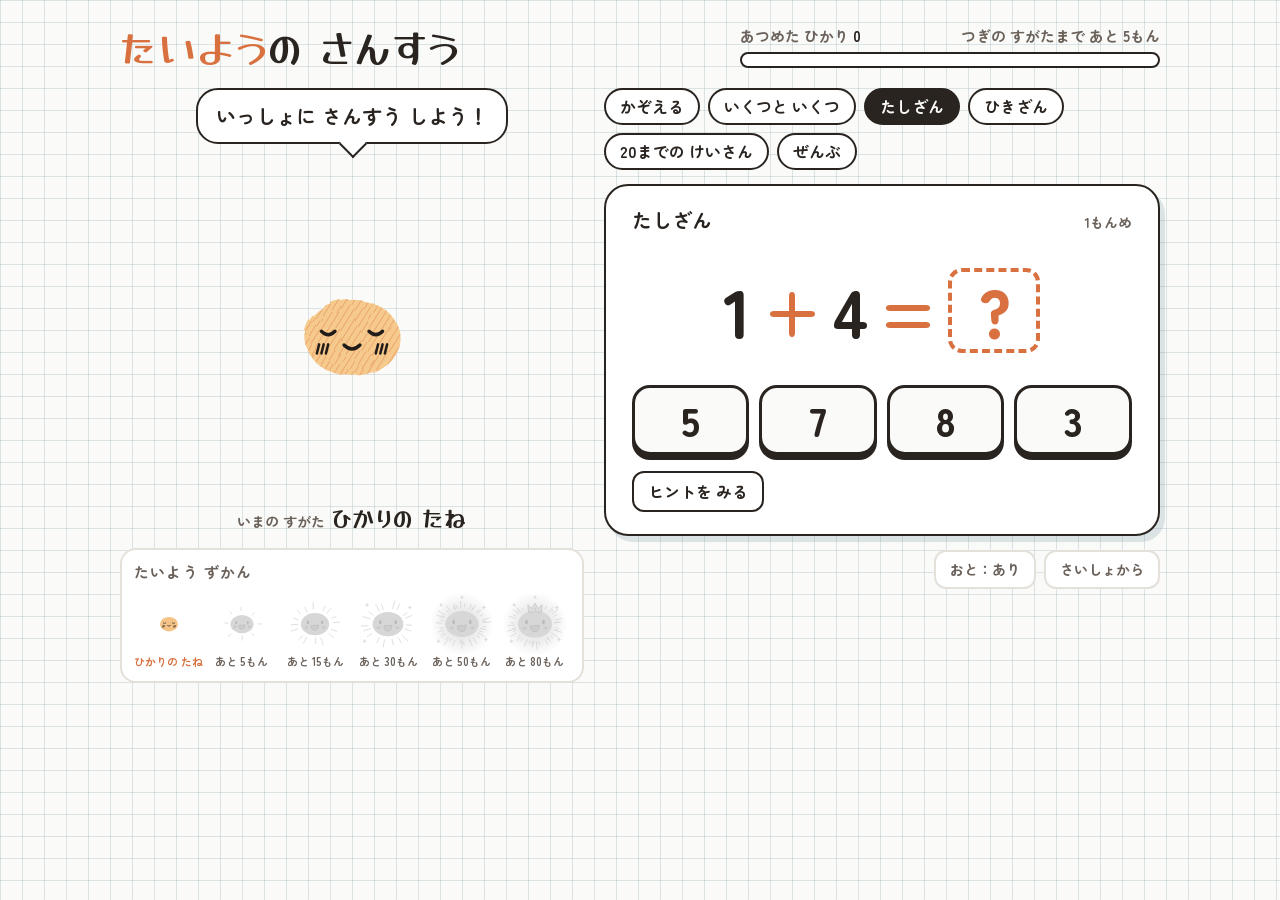
==== commit 0003afaf: "じゃんけんで子どもが勝ちやすくする 1かいごとに 75% で きみの かち。1かい まけたら のこりは かならず かち。 3かい しょうぶは かならず 2かい いじょう かてる。  Co-Author" ====
--- a/sansu/index.html
+++ b/sansu/index.html
@@ -671,7 +671,11 @@
     $('jkCpu').textContent = HANDS[0]; $('jkYou').textContent = HANDS[0];
     $('jkMsg').textContent = 'じゃん けん…';
     setTimeout(() => {
-      const cpu = Math.floor(Math.random() * 3);
+      // たいようは てかげん する：だいたい きみが かつ。1かい まけたら あとは かならず かてる（3かい しょうぶは かならず かちこし）
+      const lost = jk.results.includes('lose');
+      const roll = Math.random();
+      const outcome = lost || roll < 0.75 ? 'win' : roll < 0.9 ? 'draw' : 'lose';
+      const cpu = outcome === 'win' ? (you + 1) % 3 : outcome === 'draw' ? you : (you + 2) % 3;
       const diff = (you - cpu + 3) % 3; // 0: あいこ, 2: きみの かち, 1: まけ
       $('jkCpu').textContent = HANDS[cpu]; $('jkYou').textContent = HANDS[you];
       $('jkCpu').className = 'jk-hand'; $('jkYou').className = 'jk-hand';
